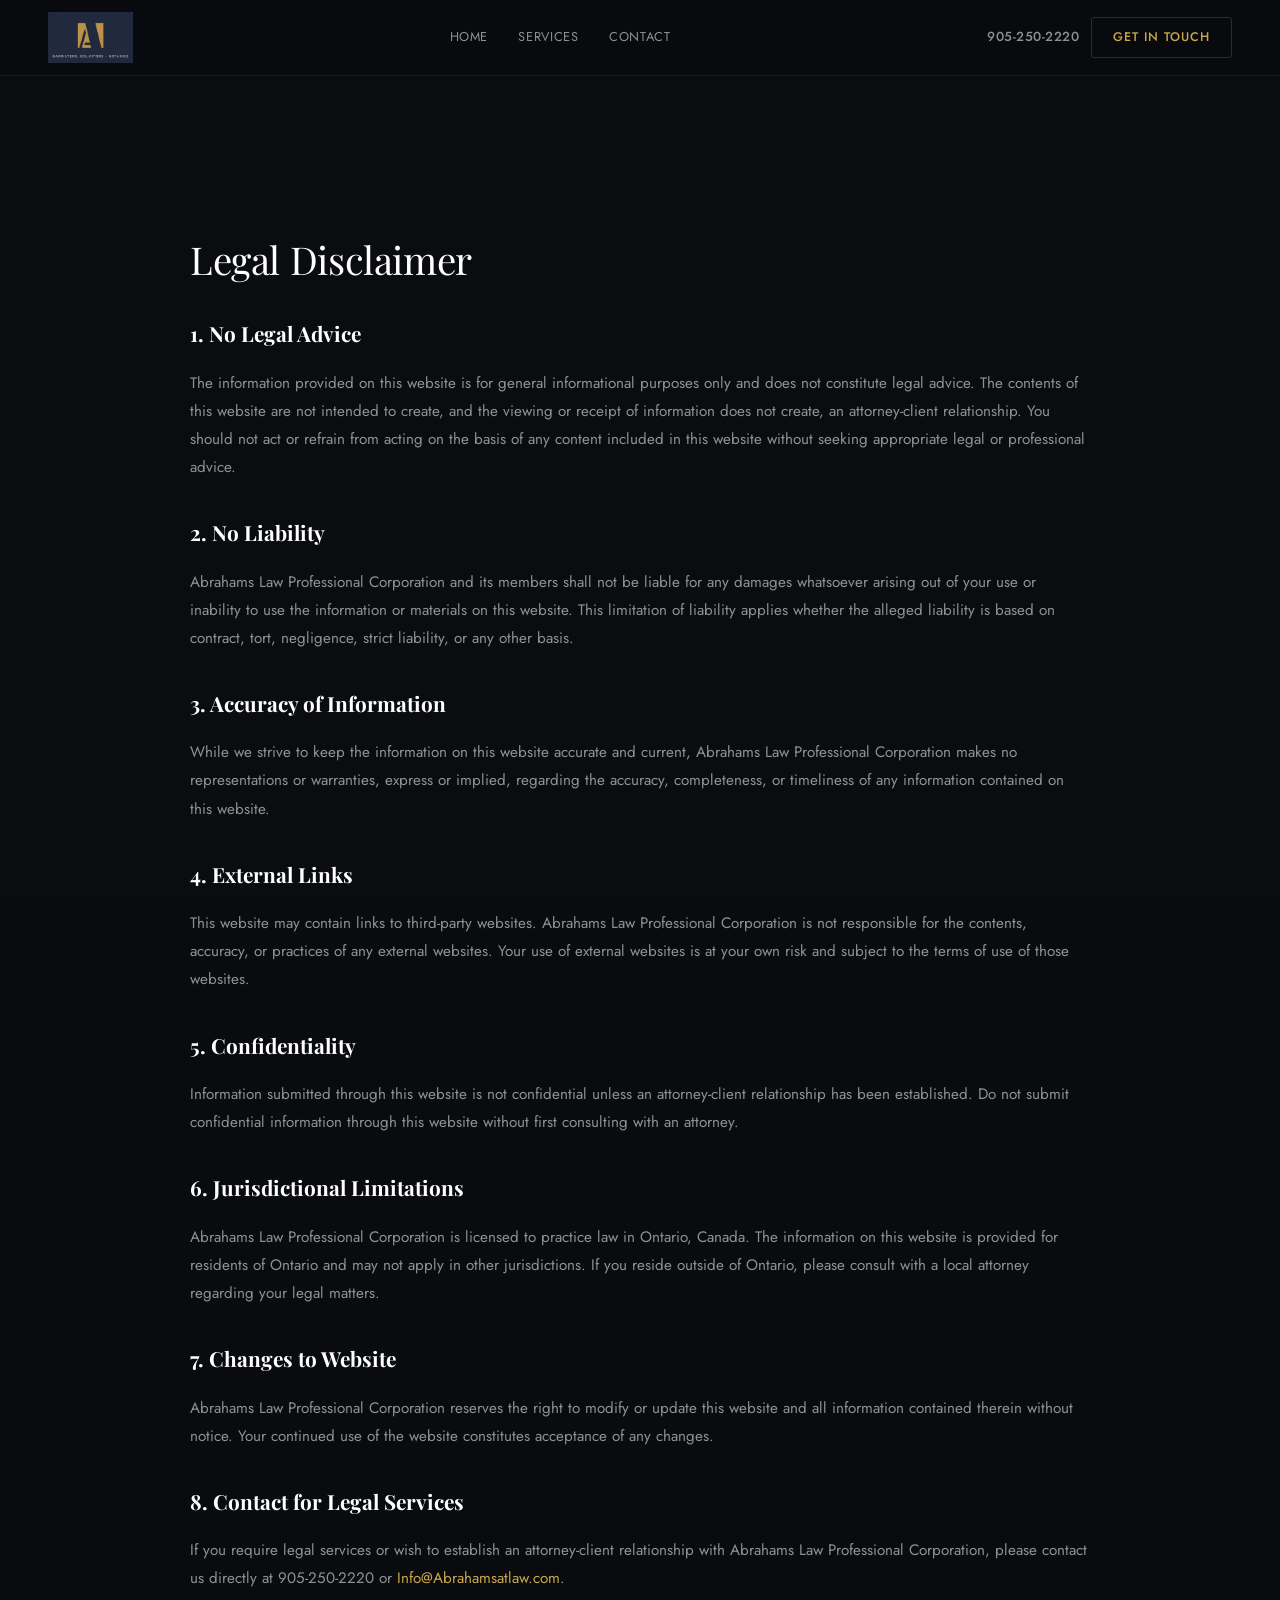
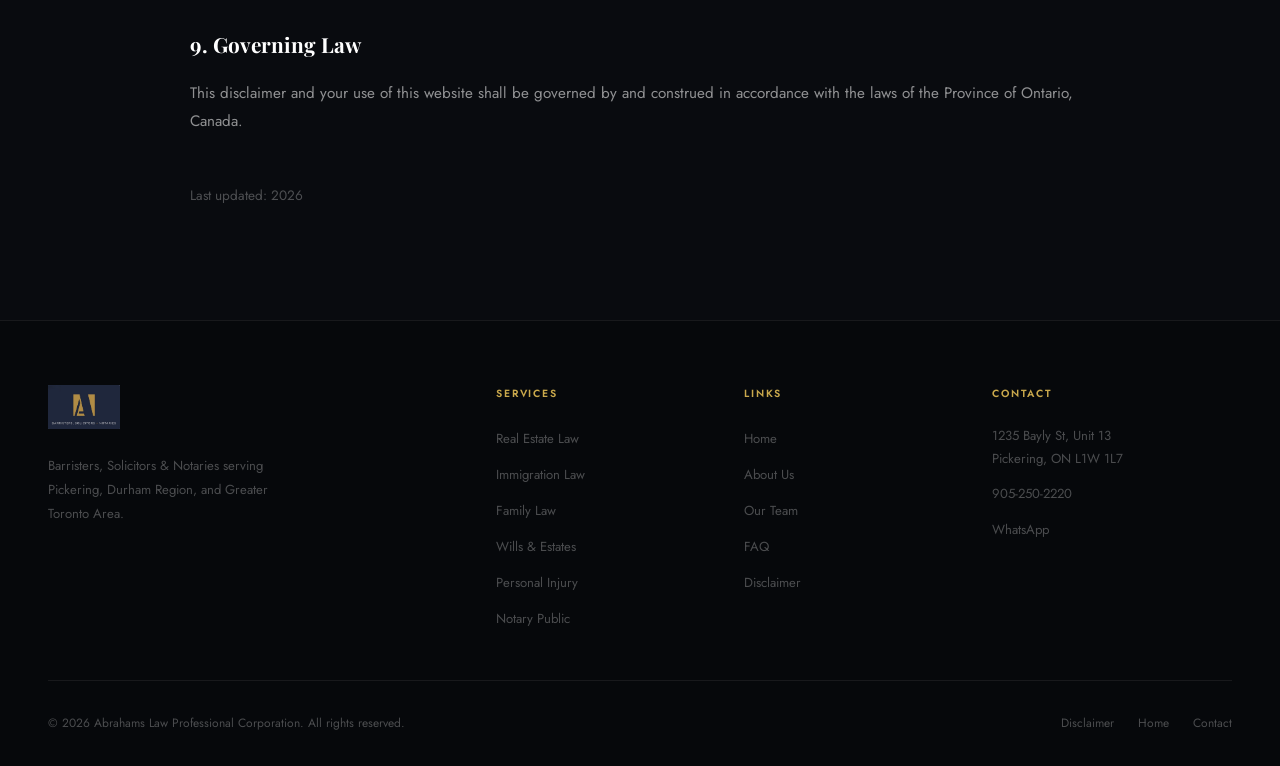
==== disclaimer.html @ bd43d61b "Initial commit: Add Abrahams Law website with SEO-optimized practice area pages, disclaimer, and ema" ====
<!DOCTYPE html>
<html lang="en">
<head>
  <meta charset="UTF-8">
  <meta name="viewport" content="width=device-width, initial-scale=1.0">
  <title>Legal Disclaimer | Abrahams Law Professional Corporation</title>
  <meta name="description" content="Legal disclaimer and terms of use for Abrahams Law Professional Corporation website.">
  <meta name="robots" content="index, follow">
  <link rel="canonical" href="https://abrahamsatlaw.com/disclaimer">
  
  <link rel="preconnect" href="https://fonts.googleapis.com">
  <link rel="preconnect" href="https://fonts.gstatic.com" crossorigin>
  <link href="https://fonts.googleapis.com/css2?family=Playfair+Display:ital,wght@0,400;0,500;0,700;1,400;1,500&family=Jost:wght@300;400;500;600&display=swap" rel="stylesheet">
  <link rel="stylesheet" href="assets/css/main.css">
</head>
<body>
  <a href="#main" class="skip">Skip to main content</a>

  <nav id="nav">
    <div class="ni">
      <a href="/" class="nlogo" aria-label="Abrahams Law Home">
        <img src="assets/images/abrahams-law-professional-corporation-2.jpeg" alt="Abrahams Law Professional Corporation" class="nlogo-img" style="height:52px;width:auto;object-fit:contain" onerror="this.style.display='none';document.getElementById('ntxt').style.display='block'">
        <div class="nlogo-text" id="ntxt" style="display:none">
          <strong>Abrahams Law</strong>
          <span>Professional Corporation</span>
        </div>
      </a>
      <ul class="nlinks">
        <li><a href="/">Home</a></li>
        <li><a href="/#practice">Services</a></li>
        <li><a href="/#contact">Contact</a></li>
      </ul>
      <div class="nact">
        <a href="tel:905-250-2220" class="ntel">905-250-2220</a>
        <a href="/#contact" class="btn-o">Get in Touch</a>
      </div>
      <button class="hbg" id="mbtn" aria-label="Open menu" aria-expanded="false" onclick="tNav()">
        <svg width="22" height="22" fill="none" viewBox="0 0 24 24" stroke="currentColor" stroke-width="1.5"><path stroke-linecap="round" stroke-linejoin="round" d="M4 6h16M4 12h16M4 18h16"/></svg>
      </button>
    </div>
  </nav>

  <div class="mov" id="mov" onclick="tNav()"></div>
  <div class="mnav" id="mnav" role="dialog" aria-modal="true" aria-label="Navigation">
    <div style="display:flex;justify-content:space-between;align-items:center;margin-bottom:2rem">
      <span style="font-family:var(--fh);font-size:1.1rem;color:var(--white)">Menu</span>
      <button onclick="tNav()" style="background:none;border:none;cursor:pointer;color:var(--t2)" aria-label="Close menu">
        <svg width="20" height="20" fill="none" viewBox="0 0 24 24" stroke="currentColor" stroke-width="1.5"><path stroke-linecap="round" stroke-linejoin="round" d="M6 18L18 6M6 6l12 12"/></svg>
      </button>
    </div>
    <nav><ul style="list-style:none;display:flex;flex-direction:column;gap:.25rem">
      <li><a href="/" onclick="tNav()" style="display:block;padding:.85rem 0;color:var(--t2);text-decoration:none;border-bottom:1px solid var(--b);font-size:.9rem">Home</a></li>
      <li><a href="/#practice" onclick="tNav()" style="display:block;padding:.85rem 0;color:var(--t2);text-decoration:none;border-bottom:1px solid var(--b);font-size:.9rem">Services</a></li>
      <li><a href="/#contact" onclick="tNav()" style="display:block;padding:.85rem 0;color:var(--t2);text-decoration:none;border-bottom:1px solid var(--b);font-size:.9rem">Contact</a></li>
    </ul></nav>
  </div>

  <main id="main">
    <section class="sec" style="min-height: 100vh; padding-top: 10rem">
      <div class="si" style="max-width: 900px">
        <h1 class="stitle" style="margin-bottom: 2rem">Legal Disclaimer</h1>
        
        <div style="font-size: .95rem; color: var(--t2); line-height: 1.85">
          <h2 style="font-family: var(--fh); font-size: 1.3rem; color: var(--white); margin-top: 2rem; margin-bottom: 1rem">1. No Legal Advice</h2>
          <p style="margin-bottom: 1.5rem">The information provided on this website is for general informational purposes only and does not constitute legal advice. The contents of this website are not intended to create, and the viewing or receipt of information does not create, an attorney-client relationship. You should not act or refrain from acting on the basis of any content included in this website without seeking appropriate legal or professional advice.</p>

          <h2 style="font-family: var(--fh); font-size: 1.3rem; color: var(--white); margin-top: 2rem; margin-bottom: 1rem">2. No Liability</h2>
          <p style="margin-bottom: 1.5rem">Abrahams Law Professional Corporation and its members shall not be liable for any damages whatsoever arising out of your use or inability to use the information or materials on this website. This limitation of liability applies whether the alleged liability is based on contract, tort, negligence, strict liability, or any other basis.</p>

          <h2 style="font-family: var(--fh); font-size: 1.3rem; color: var(--white); margin-top: 2rem; margin-bottom: 1rem">3. Accuracy of Information</h2>
          <p style="margin-bottom: 1.5rem">While we strive to keep the information on this website accurate and current, Abrahams Law Professional Corporation makes no representations or warranties, express or implied, regarding the accuracy, completeness, or timeliness of any information contained on this website.</p>

          <h2 style="font-family: var(--fh); font-size: 1.3rem; color: var(--white); margin-top: 2rem; margin-bottom: 1rem">4. External Links</h2>
          <p style="margin-bottom: 1.5rem">This website may contain links to third-party websites. Abrahams Law Professional Corporation is not responsible for the contents, accuracy, or practices of any external websites. Your use of external websites is at your own risk and subject to the terms of use of those websites.</p>

          <h2 style="font-family: var(--fh); font-size: 1.3rem; color: var(--white); margin-top: 2rem; margin-bottom: 1rem">5. Confidentiality</h2>
          <p style="margin-bottom: 1.5rem">Information submitted through this website is not confidential unless an attorney-client relationship has been established. Do not submit confidential information through this website without first consulting with an attorney.</p>

          <h2 style="font-family: var(--fh); font-size: 1.3rem; color: var(--white); margin-top: 2rem; margin-bottom: 1rem">6. Jurisdictional Limitations</h2>
          <p style="margin-bottom: 1.5rem">Abrahams Law Professional Corporation is licensed to practice law in Ontario, Canada. The information on this website is provided for residents of Ontario and may not apply in other jurisdictions. If you reside outside of Ontario, please consult with a local attorney regarding your legal matters.</p>

          <h2 style="font-family: var(--fh); font-size: 1.3rem; color: var(--white); margin-top: 2rem; margin-bottom: 1rem">7. Changes to Website</h2>
          <p style="margin-bottom: 1.5rem">Abrahams Law Professional Corporation reserves the right to modify or update this website and all information contained therein without notice. Your continued use of the website constitutes acceptance of any changes.</p>

          <h2 style="font-family: var(--fh); font-size: 1.3rem; color: var(--white); margin-top: 2rem; margin-bottom: 1rem">8. Contact for Legal Services</h2>
          <p style="margin-bottom: 1.5rem">If you require legal services or wish to establish an attorney-client relationship with Abrahams Law Professional Corporation, please contact us directly at 905-250-2220 or <a href="mailto:Info@Abrahamsatlaw.com" style="color: var(--gold); text-decoration: none">Info@Abrahamsatlaw.com</a>.</p>

          <h2 style="font-family: var(--fh); font-size: 1.3rem; color: var(--white); margin-top: 2rem; margin-bottom: 1rem">9. Governing Law</h2>
          <p style="margin-bottom: 1.5rem">This disclaimer and your use of this website shall be governed by and construed in accordance with the laws of the Province of Ontario, Canada.</p>

          <p style="margin-top: 3rem; font-size: .85rem; color: var(--t3)">Last updated: <span id="yr"></span></p>
        </div>
      </div>
    </section>
  </main>

  <footer>
    <div class="fi">
      <div class="ftop">
        <div class="fbrand">
          <img src="assets/images/abrahams-law-professional-corporation-2.jpeg" alt="Abrahams Law Professional Corporation" class="logo-img2" style="height:44px;width:auto;object-fit:contain" onerror="this.style.display='none'">
          <p>Barristers, Solicitors & Notaries serving Pickering, Durham Region, and Greater Toronto Area.</p>
        </div>
        <div class="fc"><h4>Services</h4><ul>
          <li><a href="/real-estate.html">Real Estate Law</a></li>
          <li><a href="/immigration.html">Immigration Law</a></li>
          <li><a href="/family-law.html">Family Law</a></li>
          <li><a href="/wills-estates.html">Wills & Estates</a></li>
          <li><a href="/personal-injury.html">Personal Injury</a></li>
          <li><a href="/notary-public.html">Notary Public</a></li>
        </ul></div>
        <div class="fc"><h4>Links</h4><ul>
          <li><a href="/">Home</a></li>
          <li><a href="/#about">About Us</a></li>
          <li><a href="/#team">Our Team</a></li>
          <li><a href="/#faq">FAQ</a></li>
          <li><a href="/disclaimer.html">Disclaimer</a></li>
        </ul></div>
        <div class="fc"><h4>Contact</h4><ul>
          <li style="color:var(--t3);font-size:.82rem;line-height:1.8">1235 Bayly St, Unit 13<br>Pickering, ON L1W 1L7</li>
          <li><a href="tel:905-250-2220">905-250-2220</a></li>
          <li><a href="https://wa.me/19052502220" rel="noopener noreferrer" target="_blank">WhatsApp</a></li>
        </ul></div>
      </div>
      <div class="fbot">
        <p>© <span id="yr2"></span> Abrahams Law Professional Corporation. All rights reserved.</p>
        <div class="fleg">
          <a href="/disclaimer.html">Disclaimer</a>
          <a href="/">Home</a>
          <a href="/#contact">Contact</a>
        </div>
      </div>
    </div>
  </footer>

  <script>
    document.getElementById('yr').textContent = new Date().getFullYear();
    document.getElementById('yr2').textContent = new Date().getFullYear();
    const nav = document.getElementById('nav');
    window.addEventListener('scroll', () => nav.classList.toggle('sc', window.scrollY > 30), {passive: true});
    let open = false;
    function tNav() {
      open = !open;
      document.getElementById('mnav').classList.toggle('op', open);
      document.getElementById('mov').classList.toggle('op', open);
      document.getElementById('mbtn').setAttribute('aria-expanded', open);
      document.body.style.overflow = open ? 'hidden' : '';
    }
    document.addEventListener('keydown', e => { if (e.key === 'Escape' && open) tNav(); });
  </script>
</body>
</html>
---- assets/css/main.css ----
/* Abrahams Law Professional Corporation — Main Stylesheet */
/* abrahamsatlaw.com */

:root {
      --ink:    #090B0F;
      --ink2:   #0F1218;
      --ink3:   #161A22;
      --gold:   #C9A84C;
      --gold2:  #E2C374;
      --gp:     rgba(201,168,76,.08);
      --gl:     rgba(201,168,76,.22);
      --white:  #FFFFFF;
      --t1:     rgba(255,255,255,.92);
      --t2:     rgba(255,255,255,.55);
      --t3:     rgba(255,255,255,.28);
      --b:      rgba(255,255,255,.07);
      --r:      3px;
      --rlg:    10px;
      --fh:     'Playfair Display', Georgia, serif;
      --fb:     'Jost', system-ui, sans-serif;
      --ease:   cubic-bezier(.4,0,.2,1);
    }
    *,*::before,*::after{box-sizing:border-box;margin:0;padding:0}
    html{scroll-behavior:smooth}
    body{font-family:var(--fb);background:var(--ink);color:var(--t1);line-height:1.75;overflow-x:hidden}
    body::before{content:'';position:fixed;inset:0;z-index:0;pointer-events:none;background-image:url("data:image/svg+xml,%3Csvg viewBox='0 0 256 256' xmlns='http://www.w3.org/2000/svg'%3E%3Cfilter id='n'%3E%3CfeTurbulence type='fractalNoise' baseFrequency='0.9' numOctaves='4' stitchTiles='stitch'/%3E%3C/filter%3E%3Crect width='100%25' height='100%25' filter='url(%23n)' opacity='0.03'/%3E%3C/svg%3E");background-size:200px 200px;opacity:.5}
    .skip{position:absolute;top:-100%;left:1rem;background:var(--gold);color:var(--ink);padding:.5rem 1rem;border-radius:var(--r);z-index:9999;font-size:.85rem}
    .skip:focus{top:1rem}

    /* NAV */
    nav{position:sticky;top:0;z-index:800;background:rgba(9,11,15,.9);backdrop-filter:blur(24px) saturate(1.4);border-bottom:1px solid var(--b);height:76px;display:flex;align-items:center;padding:0 3rem;transition:box-shadow .3s var(--ease)}
    nav.sc{box-shadow:0 4px 40px rgba(0,0,0,.6)}
    .ni{width:100%;max-width:1380px;margin:0 auto;display:flex;align-items:center;justify-content:space-between}
    .nlogo{display:flex;align-items:center;gap:14px;text-decoration:none}
    .nlogo-img{height:44px;width:auto;filter:brightness(1.05)}
    .nlogo-text{line-height:1.25}
    .nlogo-text strong{display:block;font-family:var(--fh);font-size:1rem;font-weight:500;color:var(--t1);letter-spacing:.01em}
    .nlogo-text span{font-size:.62rem;letter-spacing:.18em;text-transform:uppercase;color:var(--gold);font-weight:500}
    .nlinks{display:flex;align-items:center;gap:.1rem;list-style:none}
    .nlinks a{display:block;padding:.5rem .9rem;font-size:.8rem;font-weight:400;letter-spacing:.05em;text-transform:uppercase;color:var(--t2);text-decoration:none;border-radius:var(--r);transition:color .2s,background .2s}
    .nlinks a:hover{color:var(--gold);background:var(--gp)}
    .nact{display:flex;align-items:center;gap:.75rem}
    .ntel{font-size:.82rem;font-weight:500;color:var(--t2);text-decoration:none;letter-spacing:.04em;transition:color .2s}
    .ntel:hover{color:var(--gold)}
    .btn-o{display:inline-flex;align-items:center;gap:6px;padding:.55rem 1.3rem;border:1px solid var(--gl);border-radius:var(--r);font-family:var(--fb);font-size:.78rem;font-weight:500;letter-spacing:.08em;text-transform:uppercase;color:var(--gold);text-decoration:none;background:transparent;cursor:pointer;transition:background .25s,border-color .25s,color .25s}
    .btn-o:hover{background:var(--gold);border-color:var(--gold);color:var(--ink)}
    .btn-g{display:inline-flex;align-items:center;gap:7px;padding:.7rem 1.75rem;background:var(--gold);border:1px solid var(--gold);border-radius:var(--r);font-family:var(--fb);font-size:.82rem;font-weight:600;letter-spacing:.1em;text-transform:uppercase;color:var(--ink);text-decoration:none;cursor:pointer;transition:background .25s,transform .2s,box-shadow .25s}
    .btn-g:hover{background:var(--gold2);transform:translateY(-2px);box-shadow:0 8px 28px rgba(201,168,76,.35)}
    .hbg{display:none;background:none;border:none;cursor:pointer;padding:.4rem;color:var(--t1)}
    .mnav{display:none;position:fixed;top:0;right:0;bottom:0;width:300px;background:var(--ink2);border-left:1px solid var(--b);z-index:1500;padding:2rem 1.5rem;flex-direction:column;transform:translateX(100%);transition:transform .35s var(--ease)}
    .mnav.op{transform:translateX(0)}
    .mov{display:none;position:fixed;inset:0;background:rgba(0,0,0,.6);z-index:1400;opacity:0;transition:opacity .3s}
    .mov.op{opacity:1}
    @media(max-width:960px){nav{padding:0 1.5rem}.nlinks,.ntel{display:none}.hbg{display:block}.mnav,.mov{display:flex}}

    /* HERO */
    .hero{position:relative;min-height:96vh;display:flex;align-items:center;overflow:hidden}
    .hero-bg-img{position:absolute;inset:0;z-index:0;background-image:url("../images/hero-background.jpeg");background-size:cover;background-position:center 30%;background-repeat:no-repeat}
    .hero-overlay{position:absolute;inset:0;z-index:0;background:linear-gradient(135deg,rgba(9,11,15,.92) 0%,rgba(9,11,15,.78) 50%,rgba(9,11,15,.88) 100%)}
    .hgrid{position:absolute;inset:0;z-index:0;background-image:linear-gradient(rgba(201,168,76,.04) 1px,transparent 1px),linear-gradient(90deg,rgba(201,168,76,.04) 1px,transparent 1px);background-size:80px 80px}
    .hline{position:absolute;left:15%;top:0;bottom:0;width:1px;background:linear-gradient(to bottom,transparent,rgba(201,168,76,.35) 30%,rgba(201,168,76,.35) 70%,transparent);z-index:1}
    .hline2{position:absolute;right:30%;top:0;bottom:0;width:1px;background:linear-gradient(to bottom,transparent,rgba(201,168,76,.1) 50%,transparent);z-index:1}
    .hglow{position:absolute;top:-20%;left:10%;width:800px;height:800px;background:radial-gradient(ellipse at center,rgba(201,168,76,.06),transparent 65%);pointer-events:none;z-index:0}
    .hinn{position:relative;z-index:2;max-width:1380px;margin:0 auto;padding:8rem 3rem 5rem;display:grid;grid-template-columns:1fr 440px;gap:6rem;align-items:center}
    .heb{display:flex;align-items:center;gap:12px;margin-bottom:2rem;animation:rise .7s both}
    .hebl{width:48px;height:1px;background:var(--gold)}
    .hebt{font-size:.68rem;font-weight:600;letter-spacing:.22em;text-transform:uppercase;color:var(--gold)}
    .hero h1{font-family:var(--fh);font-size:clamp(3rem,4.5vw,5rem);font-weight:400;line-height:1.1;letter-spacing:-.02em;color:var(--white);margin-bottom:1.75rem;animation:rise .8s .1s both}
    .hero h1 em{font-style:italic;color:var(--gold);font-weight:400}
    .hdesc{font-size:1rem;font-weight:300;color:var(--t2);line-height:1.9;max-width:500px;margin-bottom:2.5rem;animation:rise .8s .2s both}
    .hcg{display:flex;flex-wrap:wrap;gap:1rem;margin-bottom:3.5rem;animation:rise .8s .3s both}
    .hst{display:flex;gap:2.5rem;animation:rise .8s .4s both}
    .stnum{font-family:var(--fh);font-size:2.2rem;font-weight:400;color:var(--gold);line-height:1;letter-spacing:-.02em}
    .stlbl{font-size:.68rem;font-weight:500;letter-spacing:.12em;text-transform:uppercase;color:var(--t3);margin-top:4px}
    .hpanel{background:var(--ink2);border:1px solid var(--b);border-radius:var(--rlg);padding:2.25rem;position:relative;animation:rise .9s .15s both}
    .hpanel::before{content:'';position:absolute;top:0;left:2rem;right:2rem;height:1px;background:linear-gradient(90deg,transparent,var(--gold),transparent)}
    .peb{display:flex;align-items:center;gap:10px;margin-bottom:1.25rem}
    .pdot{width:8px;height:8px;border-radius:50%;background:var(--gold);animation:pulse 2.5s infinite}
    .plbl{font-size:.68rem;font-weight:600;letter-spacing:.18em;text-transform:uppercase;color:var(--gold)}
    .ptitle{font-family:var(--fh);font-size:1.5rem;color:var(--white);font-weight:400;margin-bottom:.35rem}
    .psub{font-size:.8rem;color:var(--t3);margin-bottom:1.75rem}
    .copts{display:flex;flex-direction:column;gap:.75rem;margin-bottom:1.75rem}
    .copt{display:flex;align-items:center;gap:12px;padding:1rem 1.25rem;background:rgba(255,255,255,.03);border:1px solid var(--b);border-radius:var(--r);text-decoration:none;transition:border-color .2s,background .2s}
    .copt:hover{border-color:var(--gl);background:var(--gp)}
    .coico{width:36px;height:36px;border-radius:50%;background:var(--gp);border:1px solid var(--gl);display:flex;align-items:center;justify-content:center;color:var(--gold);flex-shrink:0}
    .colbl{font-size:.68rem;font-weight:600;letter-spacing:.1em;text-transform:uppercase;color:var(--t3);margin-bottom:2px}
    .coval{font-size:.92rem;font-weight:500;color:var(--t1)}
    .pdiv{height:1px;background:var(--b);margin:1.5rem 0}
    .pinfo{display:flex;gap:1.25rem}
    .piit{font-size:.78rem;color:var(--t3);line-height:1.6}
    .piit strong{display:block;color:var(--t2);font-weight:500;margin-bottom:1px;font-size:.72rem;text-transform:uppercase;letter-spacing:.08em}
    .prat{display:flex;align-items:center;gap:8px;margin-top:1.25rem;padding-top:1.25rem;border-top:1px solid var(--b)}
    .stars{color:#F0B429;font-size:.85rem;letter-spacing:1px}
    .rtext{font-size:.78rem;color:var(--t3)}
    .rtext strong{color:var(--t2)}

    /* TRUST STRIP */
    .ts{border-top:1px solid var(--b);border-bottom:1px solid var(--b);background:var(--ink2);padding:1.5rem 3rem}
    .tsi{max-width:1380px;margin:0 auto;display:flex;align-items:center;justify-content:center;gap:2.5rem;flex-wrap:wrap}
    .ti{display:flex;align-items:center;gap:9px;font-size:.75rem;color:var(--t3);letter-spacing:.04em}
    .ti svg{color:var(--gold);flex-shrink:0}
    .td{width:1px;height:20px;background:var(--b)}
    @media(max-width:600px){.td{display:none}}

    /* SECTIONS */
    .sec{padding:7rem 3rem;position:relative;z-index:1}
    .sec-alt{background:var(--ink2)}
    .si{max-width:1380px;margin:0 auto}
    .seb{display:flex;align-items:center;gap:12px;margin-bottom:1.25rem}
    .sebl{width:36px;height:1px;background:var(--gold)}
    .sebt{font-size:.65rem;font-weight:600;letter-spacing:.2em;text-transform:uppercase;color:var(--gold)}
    .stitle{font-family:var(--fh);font-size:clamp(2rem,3vw,2.8rem);font-weight:400;line-height:1.2;letter-spacing:-.01em;color:var(--white);margin-bottom:1rem}
    .ssub{font-size:.95rem;font-weight:300;color:var(--t2);line-height:1.85;max-width:520px}
    .sh{margin-bottom:4rem}

    /* PRACTICE GRID */
    .pg{display:grid;grid-template-columns:repeat(3,1fr);gap:1px;background:var(--b);border:1px solid var(--b);border-radius:var(--rlg);overflow:hidden}
    .pc{background:var(--ink2);padding:2.25rem;position:relative;overflow:hidden;transition:background .3s;text-decoration:none;color:inherit;display:block}
    .pc::after{content:'';position:absolute;bottom:0;left:0;right:0;height:2px;background:linear-gradient(90deg,transparent,var(--gold),transparent);transform:scaleX(0);transition:transform .4s var(--ease)}
    .pc:hover{background:#13161D}
    .pc:hover::after{transform:scaleX(1)}
    .pcn{font-family:var(--fh);font-size:3rem;font-weight:400;color:rgba(201,168,76,.12);line-height:1;margin-bottom:1.25rem;transition:color .3s}
    .pc:hover .pcn{color:rgba(201,168,76,.22)}
    .pcico{width:44px;height:44px;background:var(--gp);border:1px solid var(--gl);border-radius:8px;display:flex;align-items:center;justify-content:center;color:var(--gold);margin-bottom:1.25rem}
    .pct{font-family:var(--fh);font-size:1.2rem;font-weight:400;color:var(--white);margin-bottom:.5rem}
    .pcd{font-size:.84rem;color:var(--t2);line-height:1.75}
    .pcl{display:inline-flex;align-items:center;gap:5px;margin-top:1.25rem;font-size:.72rem;font-weight:600;letter-spacing:.12em;text-transform:uppercase;color:var(--gold);text-decoration:none}
    .pcl svg{transition:transform .2s}
    .pc:hover .pcl svg{transform:translateX(3px)}
    @media(max-width:900px){.pg{grid-template-columns:1fr 1fr}}
    @media(max-width:580px){.pg{grid-template-columns:1fr}}

    /* ABOUT */
    .as{display:grid;grid-template-columns:260px 1fr;gap:3rem;align-items:start}
    @media(max-width:860px){.as{grid-template-columns:1fr;gap:3rem}}
    .av{position:relative}
    .aimg{width:100%;aspect-ratio:1/1;object-position:top;object-fit:cover;border-radius:var(--rlg);display:block;filter:brightness(.9) contrast(1.05)}
    .aimph{width:100%;aspect-ratio:1/1;background:linear-gradient(160deg,#111318,#1a2030);border-radius:var(--rlg);border:1px solid var(--b);display:flex;align-items:center;justify-content:center;font-family:var(--fh);color:rgba(201,168,76,.2);font-size:6rem;font-weight:400}
    .agold{position:absolute;bottom:-.75rem;right:-.75rem;background:var(--gold);color:var(--ink);padding:.85rem 1rem;border-radius:var(--r);min-width:100px}
    .agnum{font-family:var(--fh);font-size:1.75rem;font-weight:500;line-height:1}
    .aglbl{font-size:.7rem;font-weight:600;text-transform:uppercase;letter-spacing:.1em;margin-top:4px;opacity:.75}
    .aq{font-family:var(--fh);font-size:1.2rem;font-style:italic;color:var(--t1);border-left:2px solid var(--gold);padding-left:1.5rem;line-height:1.75;margin:1.5rem 0}
    .clist{display:flex;flex-wrap:wrap;gap:.5rem;margin-top:1.5rem}
    .ctag{font-size:.68rem;font-weight:500;letter-spacing:.08em;text-transform:uppercase;color:var(--gold);border:1px solid var(--gl);background:var(--gp);padding:.28rem .75rem;border-radius:100px}

    /* TEAM */
    .tg{display:grid;grid-template-columns:repeat(4,1fr);gap:1.5rem}
    @media(max-width:860px){.tg{grid-template-columns:1fr 1fr}}
    @media(max-width:480px){.tg{grid-template-columns:1fr}}
    .tc{border:1px solid var(--b);border-radius:var(--rlg);overflow:hidden;background:var(--ink2);transition:transform .3s,border-color .3s,box-shadow .3s}
    .tc:hover{transform:translateY(-5px);border-color:var(--gl);box-shadow:0 20px 60px rgba(0,0,0,.45)}
    .tph{width:100%;aspect-ratio:1/1;object-fit:cover;display:block;filter:grayscale(15%) brightness(.9);transition:filter .3s}
    .tc:hover .tph{filter:grayscale(0%) brightness(.95)}
    .tphph{width:100%;aspect-ratio:1/1;background:linear-gradient(160deg,#13161d,#1e2330);display:flex;align-items:center;justify-content:center;font-family:var(--fh);color:rgba(201,168,76,.25);font-size:3rem}
    .tin{padding:1.25rem 1.5rem 1.5rem}
    .tn{font-family:var(--fh);font-size:1.05rem;font-weight:400;color:var(--white);margin-bottom:.2rem}
    .tr{font-size:.7rem;font-weight:600;letter-spacing:.12em;text-transform:uppercase;color:var(--gold);margin-bottom:.75rem}
    .tb{font-size:.8rem;color:var(--t3);line-height:1.7}

    /* INSTITUTIONS */
    .inst-intro{text-align:center;margin-bottom:3rem}
    .ig{display:flex;flex-wrap:wrap;align-items:center;justify-content:center;gap:1rem}
    .ib{padding:.75rem 1.5rem;background:var(--ink2);border:1px solid var(--b);border-radius:var(--r);font-size:.78rem;font-weight:500;color:var(--t2);letter-spacing:.04em;transition:border-color .2s,color .2s}
    .ib:hover{border-color:var(--gl);color:var(--t1)}

    /* TESTIMONIALS */
    .th2{display:flex;justify-content:space-between;align-items:flex-end;margin-bottom:4rem;flex-wrap:wrap;gap:1.5rem}
    .tgrd{display:grid;grid-template-columns:repeat(2,1fr);gap:1.5rem}
    @media(max-width:720px){.tgrd{grid-template-columns:1fr}}
    .tcard{background:var(--ink3);border:1px solid var(--b);border-radius:var(--rlg);padding:2rem;position:relative;overflow:hidden}
    .tcard::before{content:'\201C';position:absolute;top:.5rem;right:1.5rem;font-family:var(--fh);font-size:6rem;line-height:1;color:rgba(201,168,76,.07);pointer-events:none}
    .tst{color:#F0B429;font-size:.8rem;letter-spacing:2px;margin-bottom:.9rem}
    .ttxt{font-size:.9rem;font-weight:300;color:var(--t2);line-height:1.85;margin-bottom:1.5rem;font-style:italic}
    .tau{display:flex;align-items:center;gap:10px}
    .tav{width:36px;height:36px;border-radius:50%;background:var(--gold);display:flex;align-items:center;justify-content:center;font-size:.75rem;font-weight:700;color:var(--ink);flex-shrink:0}
    .tan{font-size:.85rem;font-weight:500;color:var(--t1)}
    .tad{font-size:.72rem;color:var(--t3)}

    /* FAQ */
    .fcols{display:grid;grid-template-columns:1fr 1fr;gap:5rem;align-items:start}
    @media(max-width:820px){.fcols{grid-template-columns:1fr;gap:3rem}}
    .fitem{border-bottom:1px solid var(--b)}
    .fbtn{width:100%;background:none;border:none;cursor:pointer;padding:1.25rem 0;display:flex;justify-content:space-between;align-items:center;font-family:var(--fb);font-size:.9rem;font-weight:400;color:var(--t2);text-align:left;transition:color .2s}
    .fbtn:hover{color:var(--gold)}
    .fico{width:18px;height:18px;flex-shrink:0;transition:transform .3s;color:var(--gold)}
    .fitem.op .fico{transform:rotate(45deg)}
    .fans{max-height:0;overflow:hidden;transition:max-height .4s var(--ease)}
    .fitem.op .fans{max-height:260px}
    .fans p{padding-bottom:1.25rem;font-size:.85rem;color:var(--t3);line-height:1.85}

    /* PROCESS */
    .psteps{display:grid;grid-template-columns:repeat(4,1fr);gap:0;position:relative}
    .psteps::before{content:'';position:absolute;top:28px;left:10%;right:10%;height:1px;background:linear-gradient(90deg,transparent,var(--gl) 20%,var(--gl) 80%,transparent)}
    @media(max-width:700px){.psteps{grid-template-columns:1fr 1fr}.psteps::before{display:none}}
    .psc{padding:0 1.5rem;text-align:center}
    .psn{width:56px;height:56px;border-radius:50%;border:1px solid var(--gl);background:var(--gp);display:flex;align-items:center;justify-content:center;font-family:var(--fh);font-size:1.3rem;color:var(--gold);margin:0 auto 1.5rem;position:relative;z-index:1}
    .pstitle{font-family:var(--fh);font-size:1rem;color:var(--white);margin-bottom:.5rem}
    .psdesc{font-size:.82rem;color:var(--t3);line-height:1.7}

    /* LOCATIONS */
    .lgrd{display:grid;grid-template-columns:repeat(auto-fit,minmax(160px,1fr));gap:.75rem}
    .lit{background:var(--ink2);border:1px solid var(--b);border-radius:var(--r);padding:1rem 1.25rem;text-align:center;transition:border-color .2s}
    .lit:hover{border-color:var(--gl)}
    .liname{font-size:.9rem;color:var(--t1);font-weight:500}
    .lireg{font-size:.7rem;color:var(--t3);margin-top:2px}

    /* CTA BAND */
    .ctab{position:relative;overflow:hidden;background:var(--ink2);border-top:1px solid var(--b);border-bottom:1px solid var(--b);padding:5rem 3rem;text-align:center}
    .ctab::before{content:'';position:absolute;inset:0;background:radial-gradient(ellipse at 50% 0%,rgba(201,168,76,.1),transparent 60%),radial-gradient(ellipse at 50% 100%,rgba(201,168,76,.06),transparent 50%);pointer-events:none}
    .ctabi{position:relative;z-index:1}
    .ctab h2{font-family:var(--fh);font-size:clamp(2rem,3vw,3rem);font-weight:400;color:var(--white);margin-bottom:1rem}
    .ctab p{font-size:1rem;color:var(--t2);font-weight:300;max-width:480px;margin:0 auto 2.5rem;line-height:1.85}
    .cact{display:flex;gap:1rem;justify-content:center;flex-wrap:wrap}
    .btn-wa{display:inline-flex;align-items:center;gap:8px;padding:.7rem 1.75rem;background:#1FAB47;border:1px solid #1FAB47;border-radius:var(--r);font-family:var(--fb);font-size:.82rem;font-weight:600;letter-spacing:.08em;text-transform:uppercase;color:var(--white);text-decoration:none;transition:background .25s,transform .2s}
    .btn-wa:hover{background:#18923C;transform:translateY(-2px)}

    /* CONTACT */
    .csplit{display:grid;grid-template-columns:1fr 1fr;gap:4rem;align-items:start}
    @media(max-width:800px){.csplit{grid-template-columns:1fr}}
    .cdi{display:flex;gap:12px;margin-bottom:1.25rem}
    .cdiico{width:20px;flex-shrink:0;color:var(--gold);margin-top:2px}
    .cdilbl{font-size:.68rem;font-weight:600;letter-spacing:.12em;text-transform:uppercase;color:var(--t3);margin-bottom:2px}
    .cdival{font-size:.9rem;color:var(--t2);line-height:1.6}
    .cdival a{color:var(--t2);text-decoration:none;transition:color .2s}
    .cdival a:hover{color:var(--gold)}
    .mwrap{border-radius:var(--rlg);overflow:hidden;border:1px solid var(--b);height:320px}
    .mwrap iframe{width:100%;height:100%;border:none;display:block}

    /* FOOTER */
    footer{background:#06080B;border-top:1px solid var(--b);padding:4rem 3rem 2rem}
    .fi{max-width:1380px;margin:0 auto}
    .ftop{display:grid;grid-template-columns:2fr 1fr 1fr 1.2fr;gap:3rem;padding-bottom:3rem;border-bottom:1px solid var(--b)}
    @media(max-width:860px){.ftop{grid-template-columns:1fr 1fr}}
    @media(max-width:480px){.ftop{grid-template-columns:1fr}}
    .fbrand .logo-img2{height:40px;margin-bottom:1rem}
    .fbrand p{font-size:.82rem;color:var(--t3);line-height:1.8;max-width:260px}
    .fc h4{font-size:.65rem;font-weight:600;letter-spacing:.18em;text-transform:uppercase;color:var(--gold);margin-bottom:1.25rem}
    .fc ul{list-style:none;display:flex;flex-direction:column;gap:.5rem}
    .fc ul a{font-size:.82rem;color:var(--t3);text-decoration:none;transition:color .2s}
    .fc ul a:hover{color:var(--gold)}
    .fbot{padding-top:2rem;display:flex;justify-content:space-between;align-items:center;flex-wrap:wrap;gap:1rem}
    .fbot p{font-size:.75rem;color:var(--t3)}
    .fleg{display:flex;gap:1.5rem}
    .fleg a{font-size:.75rem;color:var(--t3);text-decoration:none}
    .fleg a:hover{color:var(--gold)}

    /* STICKY MOB */
    .mcta{display:none;position:fixed;bottom:0;left:0;right:0;background:rgba(9,11,15,.95);backdrop-filter:blur(20px);border-top:1px solid var(--b);padding:.75rem 1rem;gap:.75rem;z-index:500}
    .mcta a{flex:1;display:flex;align-items:center;justify-content:center;gap:6px;padding:.7rem;border-radius:var(--r);font-size:.8rem;font-weight:600;letter-spacing:.08em;text-transform:uppercase;text-decoration:none}
    .mcc{background:var(--gold);color:var(--ink)}
    .mcw{background:#1FAB47;color:var(--white)}
    @media(max-width:680px){.mcta{display:flex}body{padding-bottom:68px}}

    /* ANIMATIONS */
    @keyframes rise{from{opacity:0;transform:translateY(28px)}to{opacity:1;transform:translateY(0)}}
    @keyframes pulse{0%,100%{opacity:1;box-shadow:0 0 0 0 rgba(201,168,76,.4)}50%{opacity:.7;box-shadow:0 0 0 5px rgba(201,168,76,0)}}
    .rev{opacity:0;transform:translateY(22px);transition:opacity .65s var(--ease),transform .65s var(--ease)}
    .rev.in{opacity:1;transform:translateY(0)}

    @media(max-width:960px){.hinn{grid-template-columns:1fr;padding:5rem 1.5rem 3rem}.hpanel{max-width:480px}.sec{padding:5rem 1.5rem}.ts{padding:1.5rem}.ctab{padding:4rem 1.5rem}footer{padding:3rem 1.5rem 2rem}}
    @media(max-width:600px){.sec{padding:4rem 1.25rem}.hst{gap:1.5rem;flex-wrap:wrap}}

    .iw{display:flex;align-items:center;justify-content:center;padding:.75rem 1.25rem;background:rgba(255,255,255,0.04);border:1px solid rgba(255,255,255,0.08);border-radius:10px;transition:transform .2s,background .2s,box-shadow .2s;cursor:default}
    .iw:hover{transform:translateY(-3px);background:rgba(255,255,255,0.08);box-shadow:0 10px 28px rgba(0,0,0,.45)}
    .iw img{height:44px;width:auto;display:block;object-fit:contain}
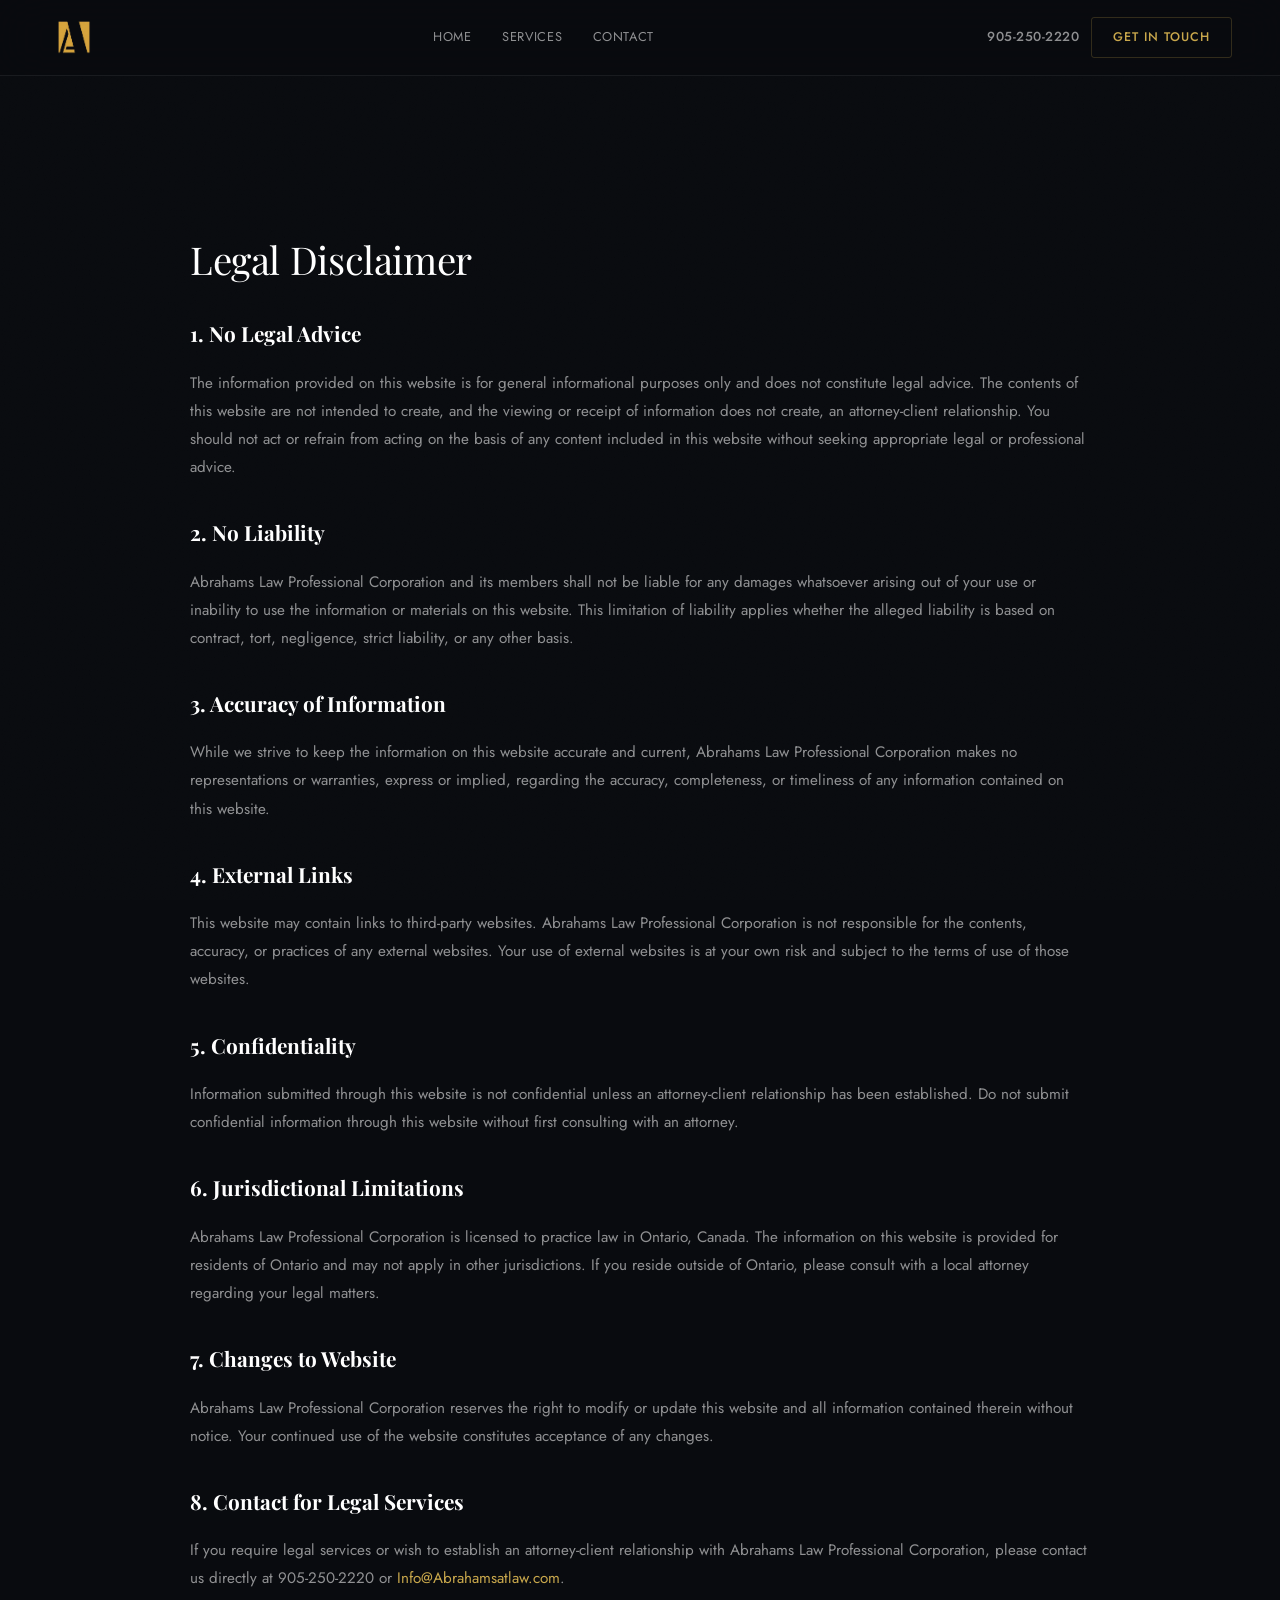
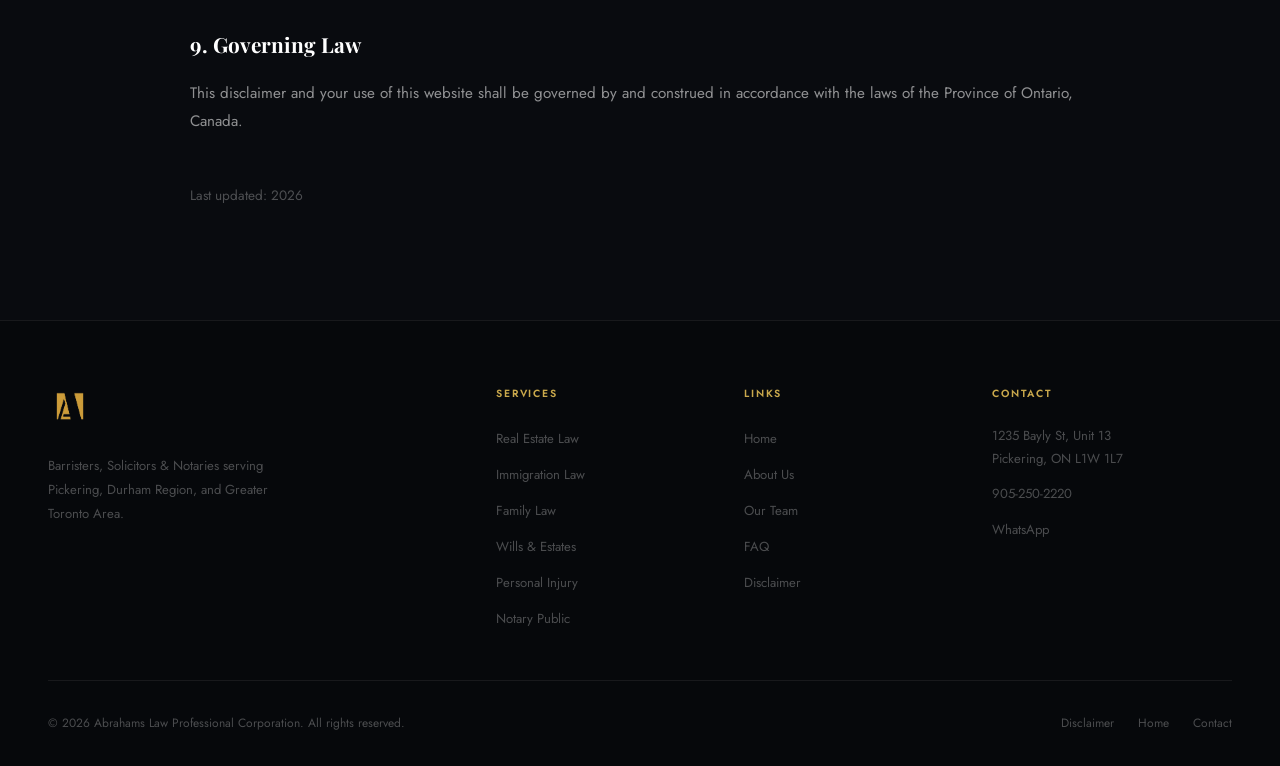
==== commit 156449ec: "Update logo, add favicons, fix bank logos carousel and responsive layout" ====
--- a/disclaimer.html
+++ b/disclaimer.html
@@ -7,6 +7,14 @@
   <meta name="description" content="Legal disclaimer and terms of use for Abrahams Law Professional Corporation website.">
   <meta name="robots" content="index, follow">
   <link rel="canonical" href="https://abrahamsatlaw.com/disclaimer">
+  
+  <!-- Favicons -->
+  <link rel="icon" type="image/png" sizes="32x32" href="/assets/images/favicon-32x32.png">
+  <link rel="icon" type="image/png" sizes="16x16" href="/assets/images/favicon-16x16.png">
+  <link rel="apple-touch-icon" sizes="180x180" href="/assets/images/apple-touch-icon.png">
+  <link rel="icon" type="image/png" sizes="192x192" href="/assets/images/android-chrome-192x192.png">
+  <link rel="icon" type="image/png" sizes="512x512" href="/assets/images/android-chrome-512x512.png">
+  <link rel="manifest" href="/site.webmanifest">
   
   <link rel="preconnect" href="https://fonts.googleapis.com">
   <link rel="preconnect" href="https://fonts.gstatic.com" crossorigin>
@@ -19,7 +27,7 @@
   <nav id="nav">
     <div class="ni">
       <a href="/" class="nlogo" aria-label="Abrahams Law Home">
-        <img src="assets/images/abrahams-law-professional-corporation-2.jpeg" alt="Abrahams Law Professional Corporation" class="nlogo-img" style="height:52px;width:auto;object-fit:contain" onerror="this.style.display='none';document.getElementById('ntxt').style.display='block'">
+        <img src="assets/images/abrahams-law-logo.png" alt="Abrahams Law Professional Corporation" class="nlogo-img" style="height:52px;width:auto;object-fit:contain" onerror="this.style.display='none';document.getElementById('ntxt').style.display='block'">
         <div class="nlogo-text" id="ntxt" style="display:none">
           <strong>Abrahams Law</strong>
           <span>Professional Corporation</span>
@@ -98,7 +106,7 @@
     <div class="fi">
       <div class="ftop">
         <div class="fbrand">
-          <img src="assets/images/abrahams-law-professional-corporation-2.jpeg" alt="Abrahams Law Professional Corporation" class="logo-img2" style="height:44px;width:auto;object-fit:contain" onerror="this.style.display='none'">
+          <img src="assets/images/abrahams-law-logo.png" alt="Abrahams Law Professional Corporation" class="logo-img2" style="height:44px;width:auto;object-fit:contain" onerror="this.style.display='none'">
           <p>Barristers, Solicitors & Notaries serving Pickering, Durham Region, and Greater Toronto Area.</p>
         </div>
         <div class="fc"><h4>Services</h4><ul>
@@ -119,7 +127,7 @@
         <div class="fc"><h4>Contact</h4><ul>
           <li style="color:var(--t3);font-size:.82rem;line-height:1.8">1235 Bayly St, Unit 13<br>Pickering, ON L1W 1L7</li>
           <li><a href="tel:905-250-2220">905-250-2220</a></li>
-          <li><a href="https://wa.me/19052502220" rel="noopener noreferrer" target="_blank">WhatsApp</a></li>
+          <li><a href="#" onclick="handleWhatsApp(event)" rel="noopener noreferrer">WhatsApp</a></li>
         </ul></div>
       </div>
       <div class="fbot">
--- a/assets/css/main.css
+++ b/assets/css/main.css
@@ -49,7 +49,8 @@
     .hbg{display:none;background:none;border:none;cursor:pointer;padding:.4rem;color:var(--t1)}
     .mnav{display:none;position:fixed;top:0;right:0;bottom:0;width:300px;background:var(--ink2);border-left:1px solid var(--b);z-index:1500;padding:2rem 1.5rem;flex-direction:column;transform:translateX(100%);transition:transform .35s var(--ease)}
     .mnav.op{transform:translateX(0)}
-    .mov{display:none;position:fixed;inset:0;background:rgba(0,0,0,.6);z-index:1400;opacity:0;transition:opacity .3s}
+    .mov{display:none;position:fixed;inset:0;background:rgba(0,0,0,.6);z-index:1400;opacity:0;transition:opacity .3s;pointer-events:none}
+    .mov.op{pointer-events:auto}
     .mov.op{opacity:1}
     @media(max-width:960px){nav{padding:0 1.5rem}.nlinks,.ntel{display:none}.hbg{display:block}.mnav,.mov{display:flex}}
 
@@ -245,7 +246,7 @@
     .fleg a:hover{color:var(--gold)}
 
     /* STICKY MOB */
-    .mcta{display:none;position:fixed;bottom:0;left:0;right:0;background:rgba(9,11,15,.95);backdrop-filter:blur(20px);border-top:1px solid var(--b);padding:.75rem 1rem;gap:.75rem;z-index:500}
+    .mcta{display:none;position:fixed;bottom:0;left:0;right:0;background:rgba(9,11,15,.95);backdrop-filter:blur(20px);border-top:1px solid var(--b);padding:.75rem 1rem;gap:.75rem;z-index:1401}
     .mcta a{flex:1;display:flex;align-items:center;justify-content:center;gap:6px;padding:.7rem;border-radius:var(--r);font-size:.8rem;font-weight:600;letter-spacing:.08em;text-transform:uppercase;text-decoration:none}
     .mcc{background:var(--gold);color:var(--ink)}
     .mcw{background:#1FAB47;color:var(--white)}
@@ -260,6 +261,18 @@
     @media(max-width:960px){.hinn{grid-template-columns:1fr;padding:5rem 1.5rem 3rem}.hpanel{max-width:480px}.sec{padding:5rem 1.5rem}.ts{padding:1.5rem}.ctab{padding:4rem 1.5rem}footer{padding:3rem 1.5rem 2rem}}
     @media(max-width:600px){.sec{padding:4rem 1.25rem}.hst{gap:1.5rem;flex-wrap:wrap}}
 
+    /* Partner bank logos — tight cluster, no card chrome (.inst-logo). inline-flex + centered parent avoids stray gaps when wrapping */
+    .carousel-container{width:100%;max-width:100%;overflow:visible;margin:0 auto;text-align:center}
+    .carousel-logos{display:inline-flex;flex-wrap:wrap;justify-content:center;align-content:center;align-items:center;gap:clamp(.5rem,2vw,1.1rem);row-gap:clamp(.65rem,1.8vw,1rem);padding:1.25rem .5rem;max-width:100%;vertical-align:top}
+    .inst-logo{display:flex;align-items:center;justify-content:center;padding:.15rem .25rem;margin:0;background:none;border:none;border-radius:0;box-shadow:none;flex:0 0 auto;transition:opacity .2s}
+    .inst-logo:hover{opacity:.88;transform:none}
+    .inst-logo img{height:clamp(22px,6.2vw,52px);width:auto;max-width:min(100%,120px);display:block;object-fit:contain}
+    /* Desktop: single row + even gaps (no “lone” last logo); sizes tuned to fit ~768px+ */
+    @media(min-width:768px){.carousel-logos{flex-wrap:nowrap;gap:.55rem .75rem}.inst-logo{padding:.1rem .2rem}.inst-logo img{height:40px;max-width:100px}}
+    /* Tangerine wordmark — tighter cap so it sits closer to HSBC */
+    .inst-logo--tangerine img{max-width:min(100%,92px)}
+    @media(min-width:768px){.inst-logo--tangerine img{max-width:84px;height:36px}}
+
     .iw{display:flex;align-items:center;justify-content:center;padding:.75rem 1.25rem;background:rgba(255,255,255,0.04);border:1px solid rgba(255,255,255,0.08);border-radius:10px;transition:transform .2s,background .2s,box-shadow .2s;cursor:default}
     .iw:hover{transform:translateY(-3px);background:rgba(255,255,255,0.08);box-shadow:0 10px 28px rgba(0,0,0,.45)}
     .iw img{height:44px;width:auto;display:block;object-fit:contain}
